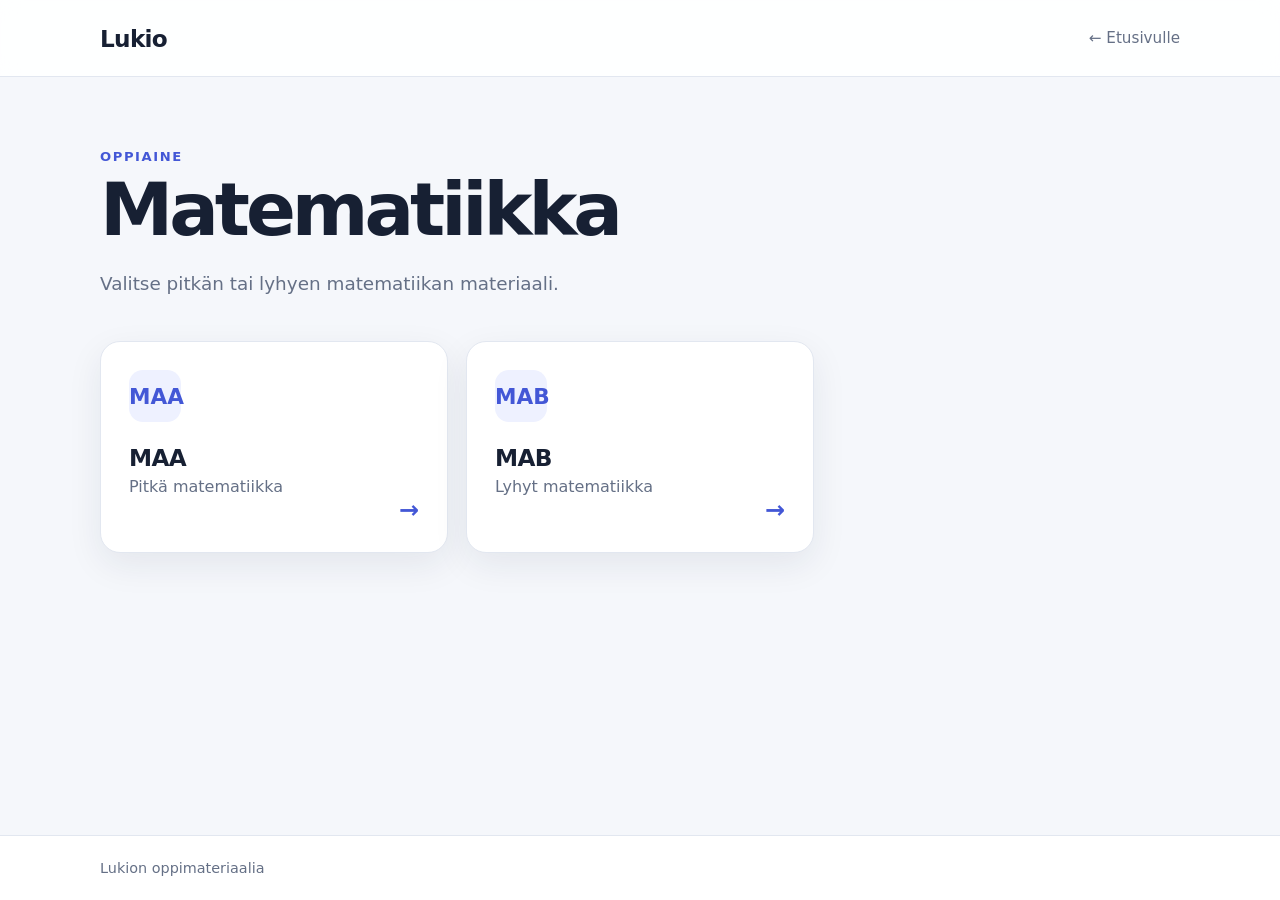
==== matematiikka.html @ 4556050d "Add mathematics section" ====
<!DOCTYPE html>
<html lang="fi">
<head>
  <meta charset="UTF-8">
  <meta name="viewport" content="width=device-width, initial-scale=1.0">
  <title>Matematiikka – Lukio</title>
  <link rel="stylesheet" href="styles.css">
</head>
<body>
  <header class="site-header">
    <div class="container header-inner">
      <a class="brand" href="index.html">Lukio</a>
      <a class="tagline" href="index.html">← Etusivulle</a>
    </div>
  </header>
  <main class="container">
    <section class="hero">
      <p class="eyebrow">Oppiaine</p>
      <h1>Matematiikka</h1>
      <p class="intro">Valitse pitkän tai lyhyen matematiikan materiaali.</p>
    </section>
    <section class="subject-grid" aria-label="Matematiikan oppimäärät">
      <a class="subject-card mathematics" href="maa.html">
        <div class="card-icon">MAA</div>
        <div><h2>MAA</h2><p>Pitkä matematiikka</p></div>
        <span class="arrow" aria-hidden="true">→</span>
      </a>
      <a class="subject-card mathematics" href="mab.html">
        <div class="card-icon">MAB</div>
        <div><h2>MAB</h2><p>Lyhyt matematiikka</p></div>
        <span class="arrow" aria-hidden="true">→</span>
      </a>
    </section>
  </main>
  <footer class="site-footer"><div class="container">Lukion oppimateriaalia</div></footer>
</body>
</html>
---- styles.css ----
* { box-sizing: border-box; }

:root {
  --background: #f5f7fb;
  --surface: #ffffff;
  --text: #172033;
  --muted: #657086;
  --border: #e2e7f0;
  --accent: #4357d6;
  --accent-dark: #3044b8;
  --shadow: 0 12px 35px rgba(24, 35, 65, 0.08);
}

body {
  margin: 0;
  min-height: 100vh;
  display: flex;
  flex-direction: column;
  background: var(--background);
  color: var(--text);
  font-family: Inter, ui-sans-serif, system-ui, -apple-system, BlinkMacSystemFont, "Segoe UI", sans-serif;
}

a { color: inherit; text-decoration: none; }

.container {
  width: min(1080px, calc(100% - 40px));
  margin: 0 auto;
}

.site-header {
  background: rgba(255, 255, 255, 0.9);
  border-bottom: 1px solid var(--border);
  backdrop-filter: blur(10px);
}

.header-inner {
  min-height: 76px;
  display: flex;
  align-items: center;
  justify-content: space-between;
  gap: 20px;
}

.brand {
  font-size: 1.45rem;
  font-weight: 800;
  letter-spacing: -0.03em;
}

.tagline {
  color: var(--muted);
  font-size: 0.95rem;
}

main {
  flex: 1;
  padding: 72px 0 90px;
}

.hero {
  max-width: 720px;
  margin-bottom: 42px;
}

.eyebrow {
  margin: 0 0 10px;
  color: var(--accent);
  font-size: 0.82rem;
  font-weight: 800;
  letter-spacing: 0.12em;
  text-transform: uppercase;
}

h1 {
  margin: 0;
  font-size: clamp(2.4rem, 6vw, 4.6rem);
  line-height: 0.98;
  letter-spacing: -0.055em;
}

.intro {
  max-width: 620px;
  margin: 22px 0 0;
  color: var(--muted);
  font-size: 1.15rem;
  line-height: 1.7;
}

.subject-grid {
  display: grid;
  grid-template-columns: repeat(3, 1fr);
  gap: 18px;
}

.subject-card {
  min-height: 210px;
  padding: 28px;
  display: flex;
  flex-direction: column;
  justify-content: space-between;
  background: var(--surface);
  border: 1px solid var(--border);
  border-radius: 20px;
  box-shadow: var(--shadow);
  transition: transform 160ms ease, box-shadow 160ms ease, border-color 160ms ease;
}

.subject-card:hover,
.subject-card:focus-visible {
  transform: translateY(-4px);
  border-color: #cbd3e3;
  box-shadow: 0 18px 45px rgba(24, 35, 65, 0.12);
  outline: none;
}

.card-icon {
  width: 52px;
  height: 52px;
  display: grid;
  place-items: center;
  border-radius: 14px;
  background: #eef1ff;
  color: var(--accent);
  font-size: 1.35rem;
  font-weight: 800;
}

.subject-card h2 {
  margin: 22px 0 6px;
  font-size: 1.45rem;
  letter-spacing: -0.025em;
}

.subject-card p {
  margin: 0;
  color: var(--muted);
}

.arrow {
  align-self: flex-end;
  color: var(--accent);
  font-size: 1.5rem;
  font-weight: 600;
}

.site-footer {
  padding: 24px 0;
  color: var(--muted);
  font-size: 0.9rem;
  border-top: 1px solid var(--border);
  background: var(--surface);
}

@media (max-width: 760px) {
  .container { width: min(100% - 28px, 620px); }
  main { padding: 52px 0 64px; }
  .subject-grid { grid-template-columns: 1fr; }
  .subject-card { min-height: 170px; }
  .tagline { display: none; }
}
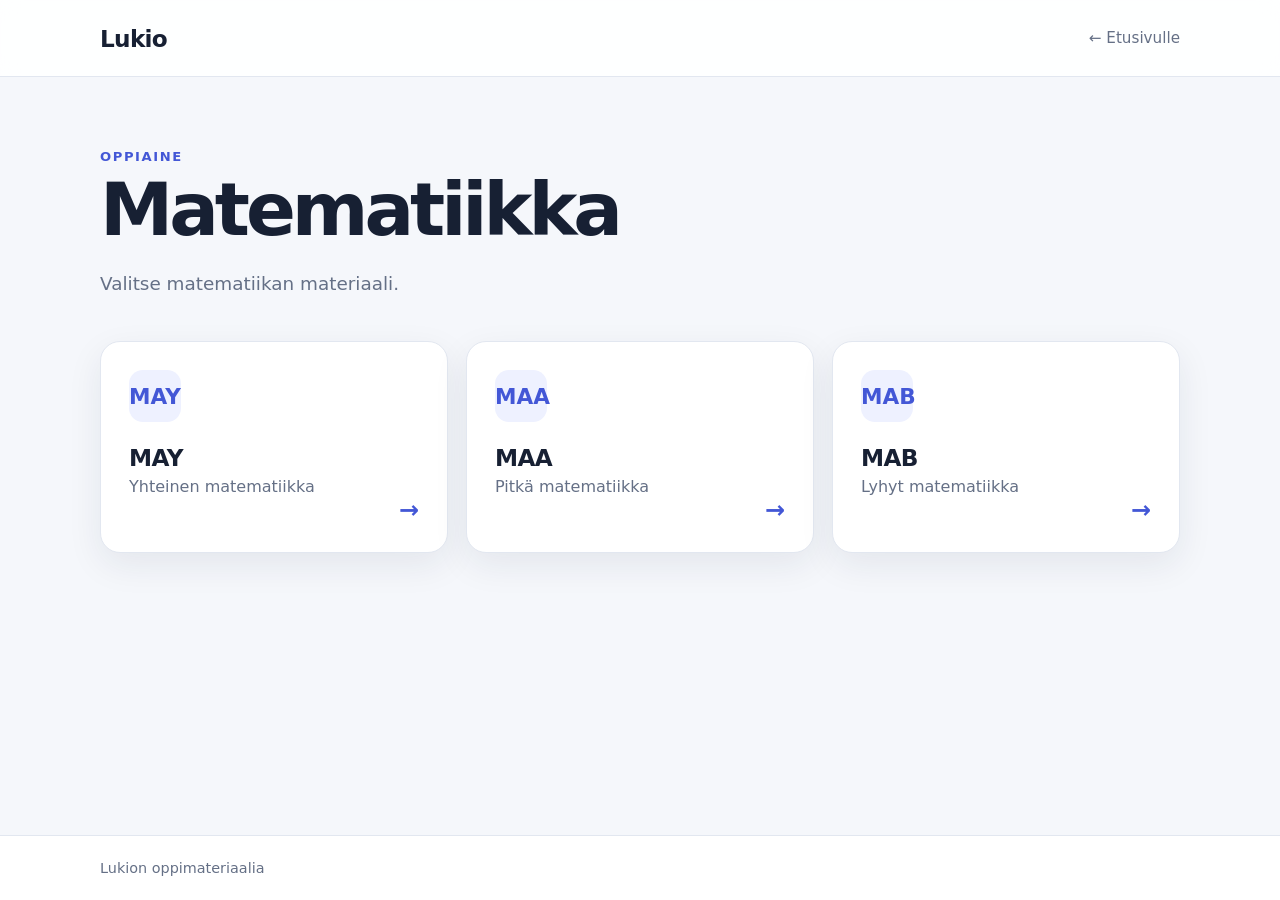
==== commit a3457a8c: "Add MAY as first mathematics option" ====
--- a/matematiikka.html
+++ b/matematiikka.html
@@ -17,9 +17,14 @@
     <section class="hero">
       <p class="eyebrow">Oppiaine</p>
       <h1>Matematiikka</h1>
-      <p class="intro">Valitse pitkän tai lyhyen matematiikan materiaali.</p>
+      <p class="intro">Valitse matematiikan materiaali.</p>
     </section>
     <section class="subject-grid" aria-label="Matematiikan oppimäärät">
+      <a class="subject-card mathematics" href="may.html">
+        <div class="card-icon">MAY</div>
+        <div><h2>MAY</h2><p>Yhteinen matematiikka</p></div>
+        <span class="arrow" aria-hidden="true">→</span>
+      </a>
       <a class="subject-card mathematics" href="maa.html">
         <div class="card-icon">MAA</div>
         <div><h2>MAA</h2><p>Pitkä matematiikka</p></div>
